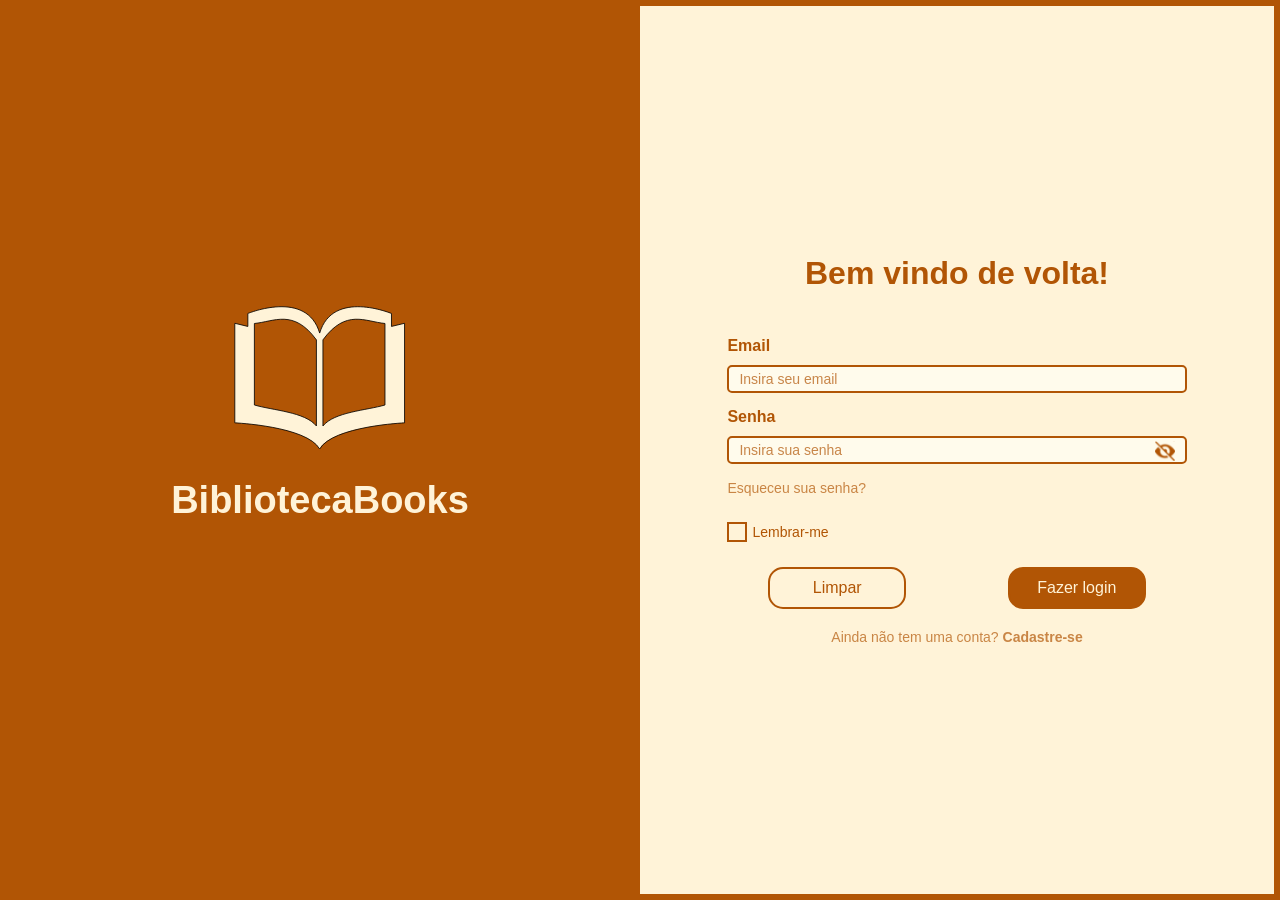
==== index.html @ 7cb0c2cf "refactor: code copied from login.html to index.html, beacause the git pages" ====
<!DOCTYPE html>
<html lang="pt-br">
<head>
    <meta charset="UTF-8">
    <meta name="viewport" content="width=device-width, initial-scale=1.0">
        <!-- Favicon package generated by Favicon.im Converter -->
    <link rel="icon" type="image/x-icon" href="/favicon.ico">
    <link rel="icon" type="image/png" sizes="16x16" href="assets/favicons/favicon-16x16.png">
    <link rel="icon" type="image/png" sizes="32x32" href="assets/favicons/favicon-32x32.png">
    <link rel="apple-touch-icon" sizes="180x180" href="assets/favicons/apple-touch-icon.png">
    <link rel="icon" type="image/png" sizes="192x192" href="assets/favicons/android-chrome-192x192.png">
    <link rel="icon" type="image/png" sizes="512x512" href="assets/favicons/android-chrome-512x512.png">
    <meta name="theme-color" content="#ffffff">
    <link rel="stylesheet" href="css/auth/login.css">
    <title>BibliotecaBooks</title>
</head>
<body>
    <main class="content">
        <section class="banner">
            <div class="banner-content">
                <img src="assets/icons/book.svg" alt="Banner da BibliotecaBooks">
                <h1 class="logotype-text">BibliotecaBooks</h1>
            </div>
        </section>
        <section class="login">
            <h1>Bem vindo de volta!</h1>
            <form class="inputs-form">
                <div class="inputs">
                    <label class="text-inputs" for="email">Email</label>
                    <input class="entry-input" id="email" type="email" name="email" placeholder="Insira seu email" required>
                </div>
                <div class="inputs">
                    <label class="text-inputs" for="password">Senha</label>
                    <div class="input-container">
                        <input class="entry-input" id="password" type="password" name="password" placeholder="Insira sua senha" required>
                        <button class="ocult-button" id="ocult-button-functional" type="button"><img class="ocult-icon" id="ocult-icon-image" src="assets/icons/Invisible.svg"></button>
                    </div>
                </div>
                <div class="forget-password">
                    <a href="pages/auth/forgot-password.html">Esqueceu sua senha?</a>
                </div>
                <div class="remember">
                    <label for="remember">
                        <input type="checkbox" id="remember" name="remember">
                        Lembrar-me
                    </label>
                </div>
                <div class="btns">
                    <button class="btn-clear" type="reset">Limpar</button>
                    <button class="btn-login" type="submit">Fazer login</button>
                </div>
            </form>
            <p class="login-link">Ainda não tem uma conta? <a href="pages/auth/register.html">Cadastre-se</a></p>
        </section>
    </main>
    <script src="js/auth/login.js"></script>
</body>
</html>
---- css/auth/login.css ----
*{
    margin: 0;
    padding: 0;
    box-sizing: border-box;
    font-family: inter, sans-serif;
}

.content{
    display: grid;
    grid-template-columns: 1fr 1fr;
    min-height: 100vh;
}

.login{
    display: flex;
    flex-direction: column;
    justify-content: center;
    align-items: center;
    width: 100%;
    padding: 30px;
    background-color: #FFF3D8;
    border-top: solid 6px #B15505;
    border-right: solid 6px #B15505;
    border-bottom: solid 6px #B15505;
}

.login h1{
    color: #B15505;
    font-size: 32px;
    margin-bottom: 45px;
}

.inputs-form{
    display: grid;
    grid-template-columns: 1fr;
    gap: 5px;
    width: 80%;
}

.inputs{
    display: flex;
    flex-direction: column;
}

.text-inputs{
    color: #B15505;
    font-size: 16px;
    margin-bottom: 10px;
    font-weight: bold;
}

.input-container{
    position: relative;
}

.ocult-button{
    position: absolute;
    border: none;
    background-color: transparent;
    right: 12px;
    top: 50%;
    transform: translateY(-60%);

}

.ocult-icon{
    width: 20px;
    right: 12px;
}

.entry-input{
    padding: 10px;
    width: 100%;
    height: 28px;
    border: 2px solid #B15505;
    border-radius: 5px;
    margin-bottom: 10px;
    background-color: #FFFBEC;
    color: #B15505;
    font-size: 14px;
    outline: none;
}

.entry-input::placeholder{
    color: #b15505b4;
    font-size: 14px;
}

.forget-password a{
    color: #b15505b1;
    font-size: 14px;
    cursor: pointer;
    text-decoration: none;
}

.forget-password a:hover{
    text-decoration: underline;
}

.remember{
    margin-top: 20px;
    font-size: 14px;
    color: #B15505;
}

.remember input{
    cursor: pointer;
    margin-right: 5px;
    appearance: none;
    background-color: #FFF3D8;
    border: 2px solid #B15505;
    width: 20px;
    height: 20px;
}

.remember input:checked{
    background-color: #B15505;
}

.remember label{
    display: flex;
    align-items: center;
    cursor: pointer;
}

.btns{
    display: flex;
    justify-content: space-around;
    gap: 20px;
    margin-top: 20px;
}

.btn-clear, .btn-login{
    padding: 10px 20px;
    width: 30%;
    border-radius: 15px;
    font-size: 16px;
    cursor: pointer;
}

.btn-clear{
    background-color: #FFF3D8;
    color: #B15505;
    border: 2px solid #B15505;
}

.btn-login{
    background-color: #B15505;
    color: #FFF3D8;
    border: 2px solid #B15505;
}

.login-link{
    color: #b15505b1;
    font-size: 14px;
    margin-top: 20px;
}

.login-link a{
    color: #b15505b1;
    text-decoration: none;
    font-weight: bold;
}

.login-link a:hover{
    text-decoration: underline;
}

.banner{
    display: flex;
    justify-content: center;
    align-items: center;
    background-color: #B15505;
    flex-direction: column;
}

.banner-content{
    display: flex;
    flex-direction: column;
    justify-content: center;
    align-items: center;
    margin-bottom: 100px;
}

.logotype-text{
    color: #FFF3D8;
    font-size: 38px;
}

img{
    width: 200px;
}
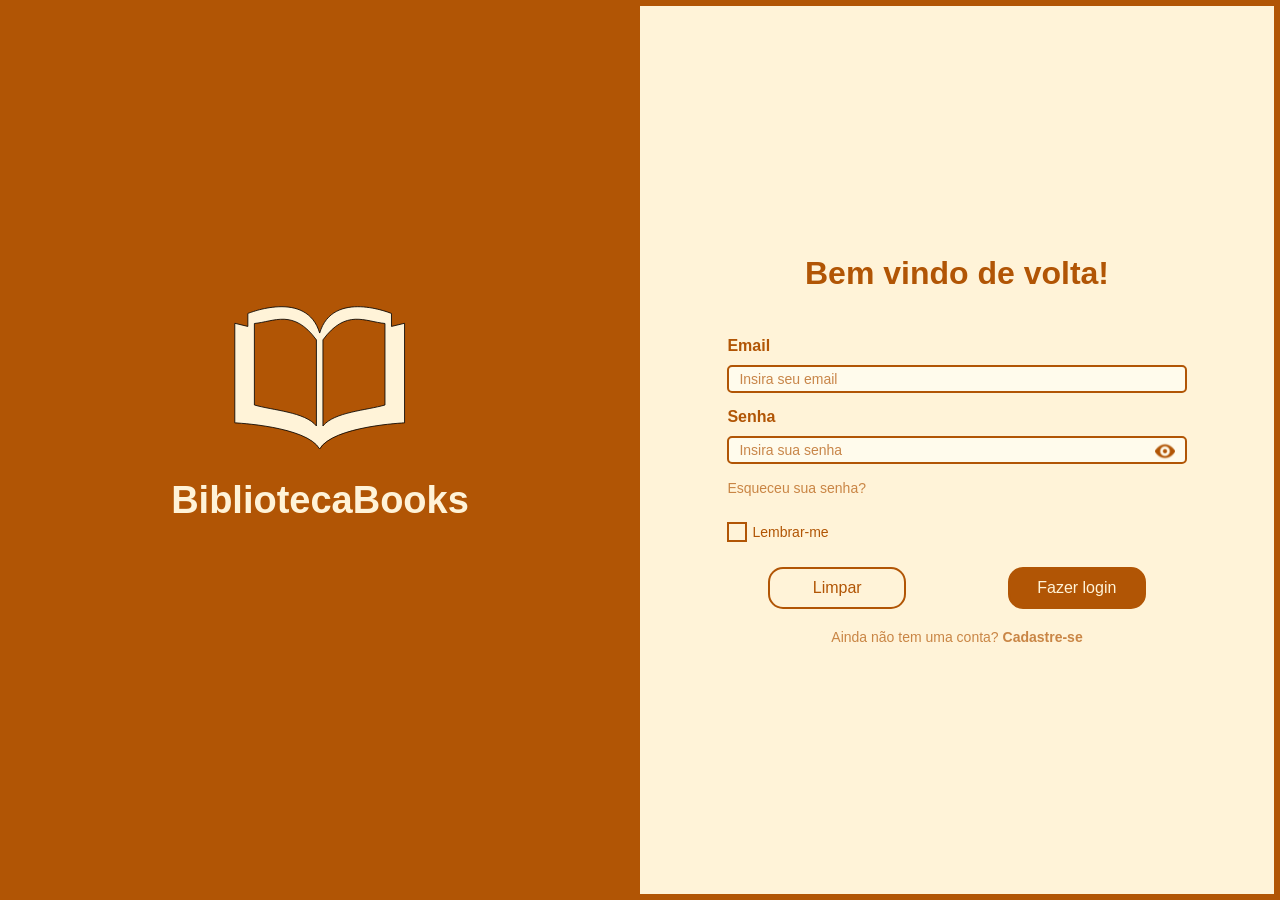
==== commit 45b4c430: "feat: fix the alterned ocult icons of the password on the pages/auth" ====
--- a/index.html
+++ b/index.html
@@ -27,13 +27,13 @@
             <form class="inputs-form">
                 <div class="inputs">
                     <label class="text-inputs" for="email">Email</label>
-                    <input class="entry-input" id="email" type="email" name="email" placeholder="Insira seu email" required>
+                    <input class="entry-input" id="email" type="email" name="email" minlength="6" maxlength="255" placeholder="Insira seu email" required>
                 </div>
                 <div class="inputs">
                     <label class="text-inputs" for="password">Senha</label>
                     <div class="input-container">
-                        <input class="entry-input" id="password" type="password" name="password" placeholder="Insira sua senha" required>
-                        <button class="ocult-button" id="ocult-button-functional" type="button"><img class="ocult-icon" id="ocult-icon-image" src="assets/icons/Invisible.svg"></button>
+                        <input class="entry-input" id="password" type="password" name="password" minlength="8" maxlength="15" placeholder="Insira sua senha" required>
+                        <button class="ocult-button" id="ocult-button-functional" type="button"><img class="ocult-icon" id="ocult-icon-image" src="assets/icons/visible.svg"></button>
                     </div>
                 </div>
                 <div class="forget-password">
